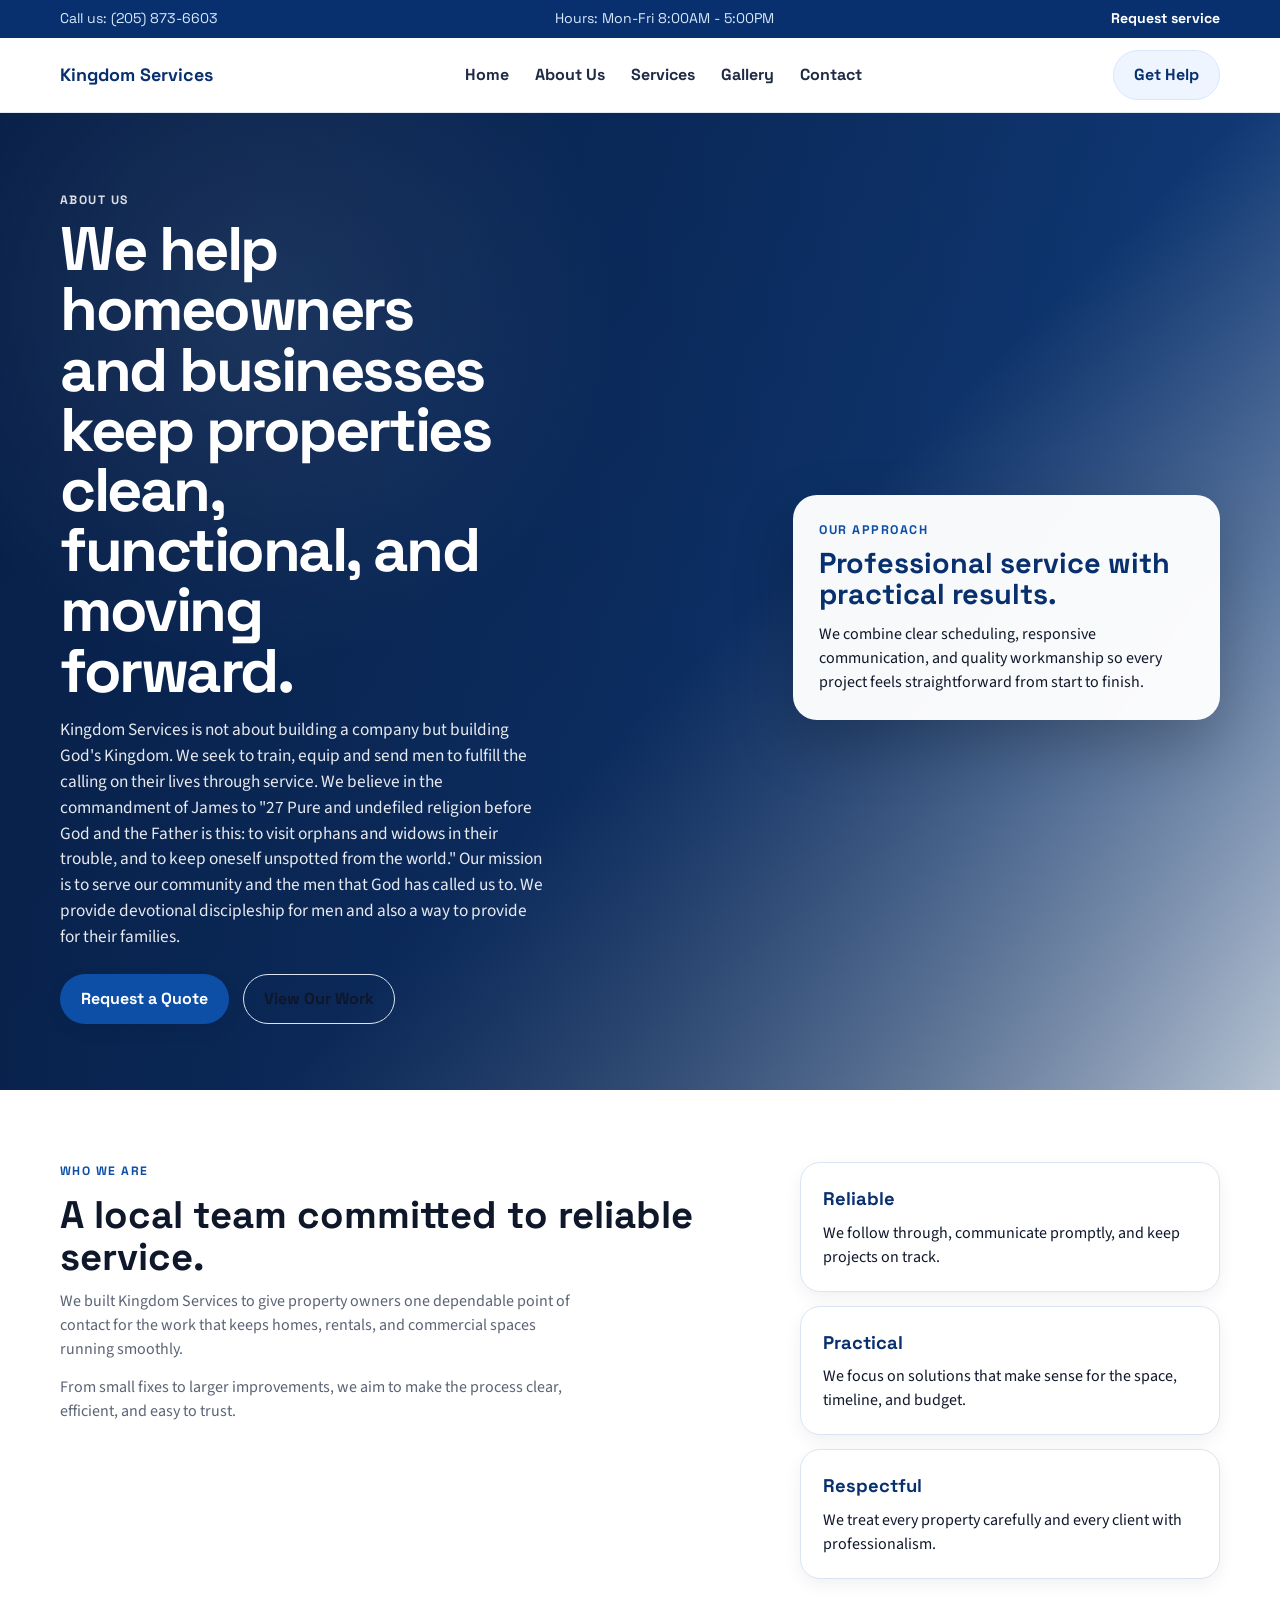
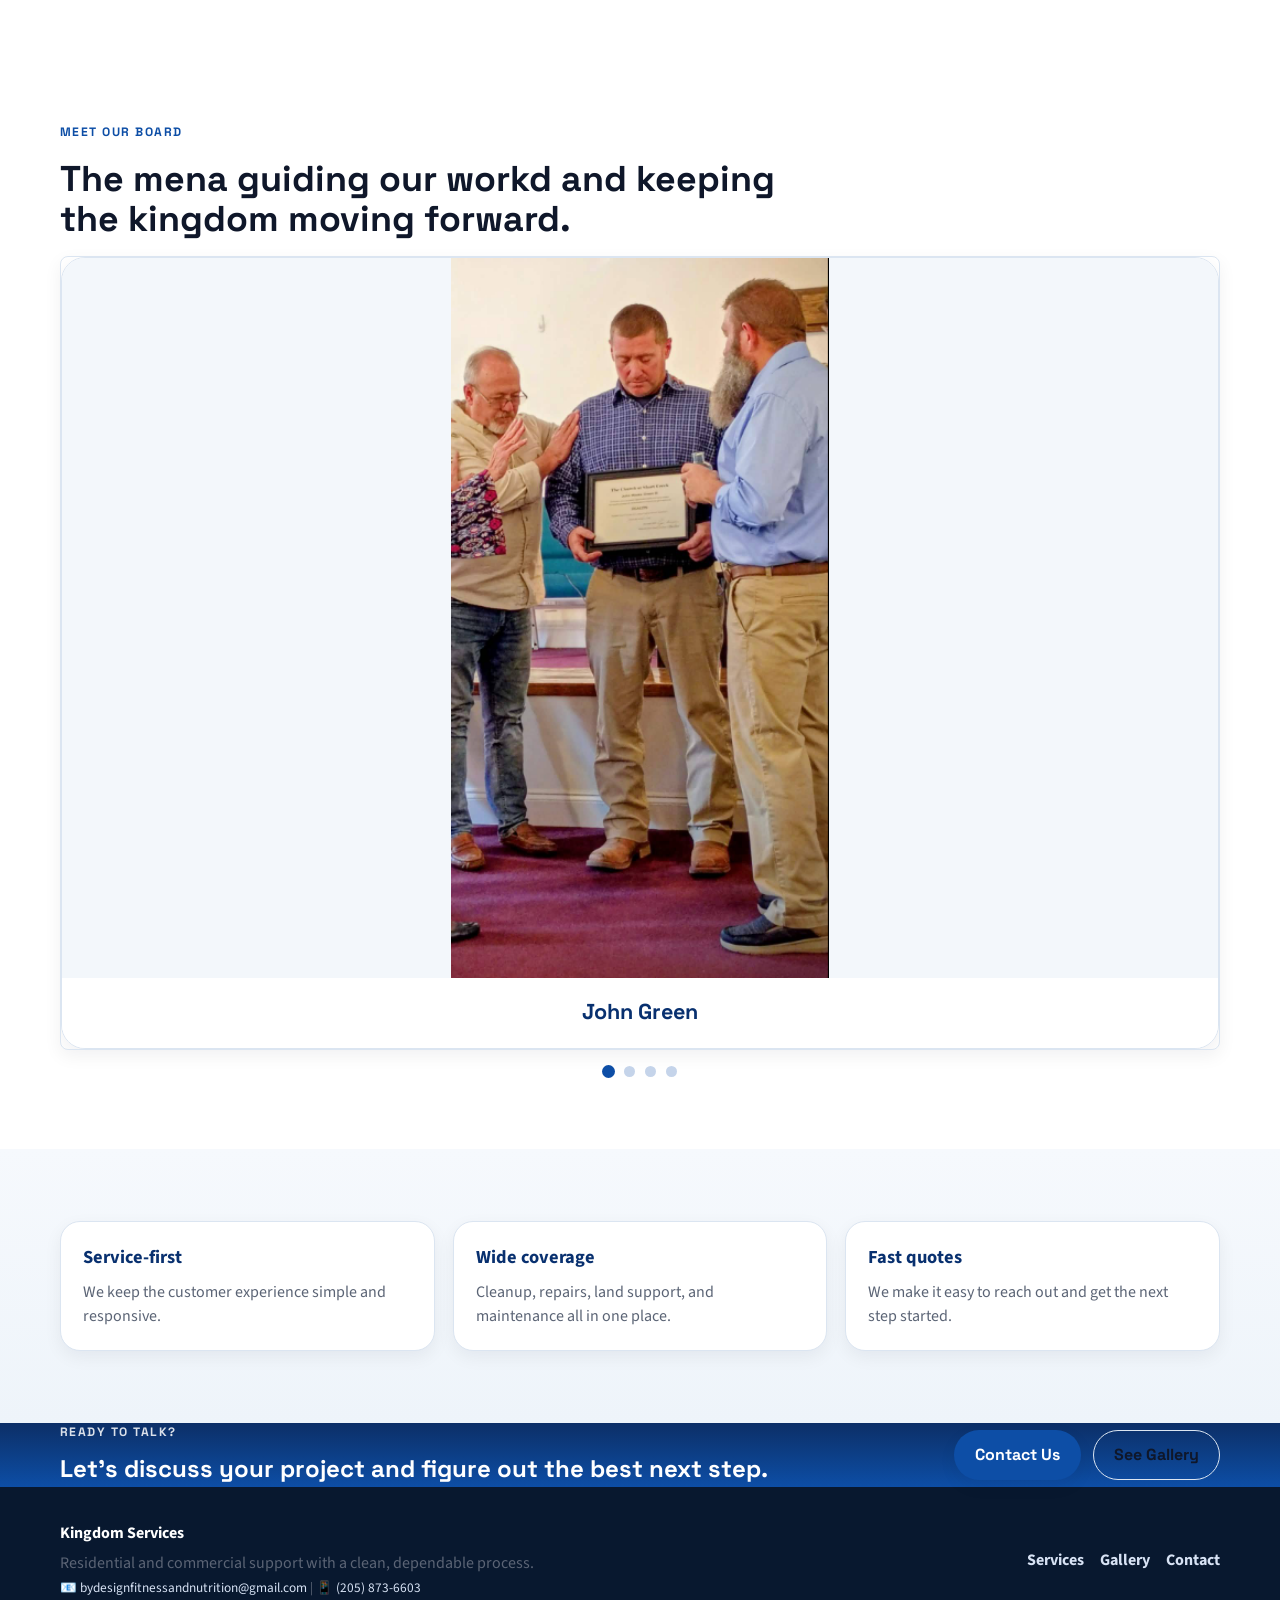
==== about.html @ 07ae9cc2 "Update About Us section with mission statement" ====
<!DOCTYPE html>
<html lang="en">
<head>
    <meta charset="UTF-8">
    <meta name="viewport" content="width=device-width, initial-scale=1.0">
    <meta name="description" content="About Kingdom Services and our approach to professional property support.">
    <title>About Us | Kingdom Services</title>
    <link rel="stylesheet" href="styles.css">
</head>
<body>
    <div class="topbar">
        <div class="container topbar-inner">
            <span>Call us: (205) 873-6603</span>
            <span>Hours: Mon-Fri 8:00AM - 5:00PM</span>
            <a href="index.html#contact">Request service</a>
        </div>
    </div>

    <nav class="navbar">
        <div class="container nav-inner">
            <a class="logo" href="index.html">Kingdom Services</a>
            <ul class="nav-menu">
                <li><a href="index.html">Home</a></li>
                <li><a href="about.html#meet-our-board">About Us</a></li>
                <li><a href="index.html#residents">Services</a></li>
                <li><a href="index.html#gallery">Gallery</a></li>
                <li><a href="index.html#contact">Contact</a></li>
            </ul>
            <div class="nav-actions">
                <a href="index.html#contact" class="btn btn-ghost">Get Help</a>
                <div class="hamburger" aria-label="Toggle navigation" role="button">
                    <span></span>
                    <span></span>
                    <span></span>
                </div>
            </div>
        </div>
    </nav>

    <header class="page-hero">
        <div class="container page-hero-grid">
            <div>
                <p class="eyebrow">About us</p>
                <h1>We help homeowners and businesses keep properties clean, functional, and moving forward.</h1>
                <p class="lead dark-lead">Kingdom Services is not about building a company but building God's Kingdom. We seek to train, equip and send men to fulfill the calling on their lives through service. We believe in the commandment of James to "27 Pure and undefiled religion before God and the Father is this: to visit orphans and widows in their trouble, and to keep oneself unspotted from the world." Our mission is to serve our community and the men that God has called us to. We provide devotional discipleship for men and also a way to provide for their families.</p>
                <div class="hero-ctas">
                    <a href="index.html#contact" class="btn btn-primary">Request a Quote</a>
                    <a href="index.html#gallery" class="btn btn-outline dark">View Our Work</a>
                </div>
            </div>
            <div class="about-panel">
                <p class="panel-kicker">Our approach</p>
                <h2>Professional service with practical results.</h2>
                <p>We combine clear scheduling, responsive communication, and quality workmanship so every project feels straightforward from start to finish.</p>
            </div>
        </div>
    </header>

    <main>
        <section class="about-story">
            <div class="container about-grid">
                <div class="about-copy">
                    <p class="eyebrow dark">Who we are</p>
                    <h2>A local team committed to reliable service.</h2>
                    <p>We built Kingdom Services to give property owners one dependable point of contact for the work that keeps homes, rentals, and commercial spaces running smoothly.</p>
                    <p>From small fixes to larger improvements, we aim to make the process clear, efficient, and easy to trust.</p>
                </div>
                <div class="about-values">
                    <article class="about-card">
                        <h3>Reliable</h3>
                        <p>We follow through, communicate promptly, and keep projects on track.</p>
                    </article>
                    <article class="about-card">
                        <h3>Practical</h3>
                        <p>We focus on solutions that make sense for the space, timeline, and budget.</p>
                    </article>
                    <article class="about-card">
                        <h3>Respectful</h3>
                        <p>We treat every property carefully and every client with professionalism.</p>
                    </article>
                </div>
            </div>
        </section>

        <section class="board-section">
            <div class="container">
                <div class="section-heading compact">
                    <p class="eyebrow dark">Meet our board</p>
                    <h2>The mena guiding our workd and keeping the kingdom moving forward.</h2>
                </div>
                <div id="meet-our-board" class="board-carousel rotating-carousel" aria-label="Meet our board rotating gallery">
                    <div class="gallery-viewport">
                        <div class="gallery-track">
                            <figure class="gallery-card board-card">
                                <img src="John%20Green.png" alt="John Green portrait">
                                <figcaption>
                                    <h3>John Green</h3>
                                </figcaption>
                            </figure>
                            <figure class="gallery-card board-card">
                                <img src="Joshua%20Smith.png" alt="Joshua Smith portrait">
                                <figcaption>
                                    <h3>Joshua Smith</h3>
                                </figcaption>
                            </figure>
                            <figure class="gallery-card board-card">
                                <img src="Ronald%20green.png" alt="Ronald Green portrait">
                                <figcaption>
                                    <h3>Ronald Green</h3>
                                </figcaption>
                            </figure>
                            <figure class="gallery-card board-card">
                                <img src="reese.png" alt="Maurice Davis portrait">
                                <figcaption>
                                    <h3>Maurice Davis</h3>
                                </figcaption>
                            </figure>
                        </div>
                    </div>
                    <div class="gallery-dots" aria-label="Board slide indicators"></div>
                </div>
            </div>
        </section>

        <section class="about-stats accent-band">
            <div class="container stats-grid">
                <article class="stat-card">
                    <strong>Service-first</strong>
                    <p>We keep the customer experience simple and responsive.</p>
                </article>
                <article class="stat-card">
                    <strong>Wide coverage</strong>
                    <p>Cleanup, repairs, land support, and maintenance all in one place.</p>
                </article>
                <article class="stat-card">
                    <strong>Fast quotes</strong>
                    <p>We make it easy to reach out and get the next step started.</p>
                </article>
            </div>
        </section>

        <section class="help-band">
            <div class="container help-grid">
                <div>
                    <p class="eyebrow">Ready to talk?</p>
                    <h2>Let's discuss your project and figure out the best next step.</h2>
                </div>
                <div class="help-actions">
                    <a href="index.html#contact" class="btn btn-primary">Contact Us</a>
                    <a href="index.html#gallery" class="btn btn-outline dark">See Gallery</a>
                </div>
            </div>
        </section>
    </main>

    <footer class="footer">
        <div class="container footer-inner">
            <div>
                <strong>Kingdom Services</strong>
                <p>Residential and commercial support with a clean, dependable process.</p>
                <p><small>📧 <a href="mailto:bydesignfitnessandnutrition@gmail.com">bydesignfitnessandnutrition@gmail.com</a> | 📱 <a href="tel:+12058736603">(205) 873-6603</a></small></p>
            </div>
            <div class="footer-links">
                <a href="index.html#residents">Services</a>
                <a href="index.html#gallery">Gallery</a>
                <a href="index.html#contact">Contact</a>
            </div>
        </div>
    </footer>

    <script src="script.js"></script>
</body>
</html>
---- styles.css ----
@import url('https://fonts.googleapis.com/css2?family=Source+Sans+3:wght@400;500;600;700;800&family=Space+Grotesk:wght@400;500;600;700&display=swap');

* {
  margin: 0;
  padding: 0;
  box-sizing: border-box;
}

:root {
  --primary-color: #0d4ea6;
  --primary-dark: #08306f;
  --accent: #1f7ae0;
  --bg: #ffffff;
  --bg-soft: #f4f8fd;
  --text: #0f172a;
  --muted: #5b6475;
  --line: #dbe5f1;
  --shadow: 0 10px 30px rgba(15, 23, 42, 0.08);
  --shadow-soft: 0 6px 18px rgba(15, 23, 42, 0.06);
}

html {
  scroll-behavior: smooth;
}

body {
  font-family: 'Source Sans 3', system-ui, sans-serif;
  color: var(--text);
  background: var(--bg);
  line-height: 1.5;
}

h1,
h2,
h3,
h4,
.logo,
.btn,
.nav-menu a,
.topbar,
.eyebrow,
.panel-kicker,
.tip-card span,
.news-date,
.quick-card a {
  font-family: 'Space Grotesk', 'Source Sans 3', system-ui, sans-serif;
}

img {
  max-width: 100%;
  display: block;
}

a {
  color: inherit;
}

.container {
  max-width: 1200px;
  margin: 0 auto;
  padding: 0 20px;
}

.eyebrow {
  text-transform: uppercase;
  letter-spacing: 0.12em;
  font-size: 0.76rem;
  font-weight: 700;
  color: rgba(255, 255, 255, 0.85);
  margin-bottom: 10px;
}

.eyebrow.dark {
  color: var(--primary-color);
}

.section-heading {
  display: grid;
  gap: 8px;
  margin-bottom: 22px;
}

.section-heading h2 {
  font-size: clamp(1.6rem, 2.8vw, 2.4rem);
  line-height: 1.1;
  max-width: 780px;
}

.section-heading.compact {
  margin-bottom: 18px;
}

.topbar {
  background: var(--primary-dark);
  color: #d8e8fb;
  font-size: 0.88rem;
}

.topbar-inner {
  min-height: 38px;
  display: flex;
  align-items: center;
  justify-content: space-between;
  gap: 14px;
  flex-wrap: wrap;
}

.topbar a {
  text-decoration: none;
  font-weight: 700;
  color: #fff;
}

.navbar {
  position: sticky;
  top: 0;
  z-index: 1100;
  background: rgba(255, 255, 255, 0.94);
  backdrop-filter: blur(14px);
  border-bottom: 1px solid rgba(219, 229, 241, 0.8);
}

.navbar.scrolled {
  box-shadow: var(--shadow-soft);
}

.nav-inner {
  min-height: 74px;
  display: flex;
  align-items: center;
  justify-content: space-between;
  gap: 16px;
}

.logo {
  text-decoration: none;
  font-size: 1.12rem;
  font-weight: 800;
  color: var(--primary-dark);
}

.nav-menu {
  list-style: none;
  display: flex;
  align-items: center;
  gap: 26px;
}

.nav-menu a {
  text-decoration: none;
  font-weight: 700;
  color: #1f2a44;
}

.nav-actions {
  display: flex;
  align-items: center;
  gap: 12px;
}

.hamburger {
  display: none;
  flex-direction: column;
  gap: 4px;
  padding: 8px;
  cursor: pointer;
}

.hamburger span {
  width: 22px;
  height: 2px;
  background: var(--primary-dark);
  border-radius: 2px;
}

.btn {
  display: inline-flex;
  align-items: center;
  justify-content: center;
  gap: 8px;
  text-decoration: none;
  font-weight: 700;
  border-radius: 999px;
  padding: 12px 20px;
  border: 1px solid transparent;
  transition: transform 0.18s ease, background-color 0.18s ease, color 0.18s ease, border-color 0.18s ease;
}

.btn:hover {
  transform: translateY(-1px);
}

.btn-primary {
  background: var(--primary-color);
  color: #fff;
  box-shadow: var(--shadow-soft);
}

.btn-primary:hover {
  background: var(--primary-dark);
}

.btn-outline {
  border-color: rgba(255, 255, 255, 0.35);
  color: #fff;
  background: transparent;
}

.btn-outline.dark {
  border-color: var(--line);
  color: var(--text);
}

.btn-ghost {
  background: #eef5ff;
  color: var(--primary-dark);
  border-color: #d6e6ff;
}

.hero {
  position: relative;
  overflow: hidden;
  background: linear-gradient(90deg, #0b2f66 0%, #123f81 44%, #dbe6f2 100%);
  color: #fff;
}

.hero::before {
  content: '';
  position: absolute;
  inset: 0;
  background:
    radial-gradient(circle at 18% 18%, rgba(255, 255, 255, 0.08), transparent 28%),
    radial-gradient(circle at 84% 30%, rgba(255, 255, 255, 0.12), transparent 24%),
    linear-gradient(90deg, rgba(6, 26, 61, 0.78) 0%, rgba(6, 26, 61, 0.68) 44%, rgba(6, 26, 61, 0.22) 100%);
}

.hero::after {
  content: '';
  position: absolute;
  inset: auto -10% -38% auto;
  width: 460px;
  height: 460px;
  border-radius: 50%;
  background: radial-gradient(circle, rgba(255, 255, 255, 0.18), rgba(255, 255, 255, 0.04) 45%, transparent 68%);
  filter: blur(3px);
}

.hero-grid {
  position: relative;
  z-index: 1;
  display: grid;
  grid-template-columns: minmax(0, 1.1fr) minmax(320px, 420px);
  gap: 28px;
  align-items: center;
  padding: 74px 20px 64px;
}

.hero-left h1 {
  max-width: 10ch;
  font-size: clamp(2.4rem, 5vw, 4.7rem);
  line-height: 0.98;
  letter-spacing: -0.04em;
  margin-bottom: 16px;
}

.lead {
  max-width: 54ch;
  font-size: 1.08rem;
  color: rgba(255, 255, 255, 0.9);
  margin-bottom: 24px;
}

.hero-ctas {
  display: flex;
  gap: 14px;
  flex-wrap: wrap;
}

.hero-highlights {
  margin-top: 24px;
  display: grid;
  grid-template-columns: repeat(3, minmax(0, 1fr));
  gap: 14px;
}

.hero-highlights div {
  background: rgba(255, 255, 255, 0.08);
  border: 1px solid rgba(255, 255, 255, 0.14);
  border-radius: 16px;
  padding: 14px 14px 12px;
}

.hero-highlights strong {
  display: block;
  font-size: 1.06rem;
  margin-bottom: 4px;
}

.hero-highlights span {
  color: rgba(255, 255, 255, 0.8);
  font-size: 0.92rem;
}

.hero-panel {
  background: rgba(255, 255, 255, 0.98);
  border-radius: 24px;
  overflow: hidden;
  box-shadow: 0 24px 60px rgba(0, 0, 0, 0.22);
  color: var(--text);
}

.hero-panel-image {
  width: 100%;
  height: 260px;
  object-fit: contain;
  background: linear-gradient(180deg, #f8fbff 0%, #eef4fb 100%);
}

.hero-panel-body {
  padding: 22px;
}

.panel-kicker {
  color: var(--primary-color);
  font-size: 0.78rem;
  font-weight: 800;
  letter-spacing: 0.12em;
  text-transform: uppercase;
  margin-bottom: 8px;
}

.hero-panel-body h2 {
  font-size: 1.75rem;
  line-height: 1.06;
  margin-bottom: 14px;
}

.page-hero {
  background: linear-gradient(135deg, #0b2f66 0%, #123f81 55%, #dbe6f2 100%);
  color: #fff;
  padding: 78px 0 66px;
  position: relative;
  overflow: hidden;
}

.page-hero::before {
  content: '';
  position: absolute;
  inset: 0;
  background:
    radial-gradient(circle at 20% 20%, rgba(255, 255, 255, 0.08), transparent 28%),
    linear-gradient(90deg, rgba(6, 26, 61, 0.74) 0%, rgba(6, 26, 61, 0.5) 50%, rgba(6, 26, 61, 0.18) 100%);
}

.page-hero-grid {
  position: relative;
  z-index: 1;
  display: grid;
  grid-template-columns: minmax(0, 1.25fr) minmax(280px, 0.75fr);
  gap: 22px;
  align-items: center;
}

.page-hero h1 {
  font-size: clamp(2.3rem, 4.8vw, 4.4rem);
  line-height: 0.98;
  letter-spacing: -0.04em;
  max-width: 11ch;
  margin-bottom: 16px;
}

.dark-lead {
  color: rgba(255, 255, 255, 0.9);
}

.about-panel {
  background: rgba(255, 255, 255, 0.97);
  color: var(--text);
  border-radius: 24px;
  padding: 26px;
  box-shadow: 0 24px 60px rgba(0, 0, 0, 0.22);
}

.about-panel h2 {
  color: var(--primary-dark);
  font-size: 1.8rem;
  line-height: 1.08;
  margin-bottom: 12px;
}

.about-story,
.about-stats {
  padding: 72px 0;
}

.about-grid {
  display: grid;
  grid-template-columns: minmax(0, 1fr) minmax(320px, 420px);
  gap: 18px;
  align-items: start;
}

.about-copy p {
  color: var(--muted);
  max-width: 65ch;
  margin-bottom: 14px;
}

.about-copy h2 {
  font-size: clamp(1.8rem, 3vw, 2.5rem);
  line-height: 1.08;
  margin-bottom: 12px;
}

.about-values {
  display: grid;
  gap: 14px;
}

.about-card,
.stat-card {
  background: #fff;
  border: 1px solid var(--line);
  border-radius: 20px;
  padding: 22px;
  box-shadow: var(--shadow-soft);
}

.about-card h3,
.stat-card strong {
  color: var(--primary-dark);
  display: block;
  font-size: 1.15rem;
  margin-bottom: 8px;
}

.stats-grid {
  display: grid;
  grid-template-columns: repeat(3, minmax(0, 1fr));
  gap: 18px;
}

.stat-card p {
  color: var(--muted);
}

.panel-tags {
  display: flex;
  gap: 10px;
  flex-wrap: wrap;
}

.panel-tags span,
.news-date,
.quick-card a,
.tip-card span {
  display: inline-flex;
  align-items: center;
  justify-content: center;
  border-radius: 999px;
}

.panel-tags span {
  padding: 8px 12px;
  background: #eef4fb;
  color: #254063;
  font-weight: 700;
  font-size: 0.86rem;
}

quick-links,
services,
gallery,
learning,
help-band,
contact {
  padding: 72px 0;
}

.quick-links {
  background: #fff;
}

.quick-link-grid,
.services-cards {
  display: grid;
  gap: 18px;
}

.quick-link-grid {
  grid-template-columns: repeat(3, minmax(0, 1fr));
}

.quick-card,
.service-card,
.tip-card {
  border-radius: 20px;
  background: #fff;
  box-shadow: var(--shadow-soft);
}

.quick-card {
  padding: 24px;
  border: 1px solid var(--line);
  min-height: 190px;
  display: flex;
  flex-direction: column;
  justify-content: space-between;
  gap: 16px;
}

.quick-card h3 {
  font-size: 1.35rem;
}

.quick-card p,
.service-card p,
.learning-feature p,
.contact-info p,
.footer-inner p {
  color: var(--muted);
}

.quick-card a {
  width: fit-content;
  background: #eef5ff;
  color: var(--primary-dark);
  font-weight: 800;
  padding: 10px 14px;
  text-decoration: none;
}

.accent-band {
  background: linear-gradient(180deg, #f6f9fd 0%, #eef4fa 100%);
}

.services-cards {
  grid-template-columns: repeat(3, minmax(0, 1fr));
}

.gallery {
  background: #fff;
}

.gallery-carousel {
  display: grid;
  gap: 16px;
}
.board-carousel {
  display: grid;
  gap: 16px;
}

.gallery-viewport {
  overflow: hidden;
  border: 1px solid var(--line);
  border-radius: 8px;
  box-shadow: var(--shadow-soft);
  background: #fff;
}

.gallery-track {
  display: flex;
  transition: transform 0.7s ease;
  will-change: transform;
}

.gallery-card {
  flex: 0 0 100%;
  background: #fff;
  display: block;
  min-height: 360px;
  border-radius: 8px;
  overflow: hidden;
}

.gallery-card:not(.board-card) img {
  width: 100%;
  height: 360px;
  object-fit: cover;
  background: #f3f7fb;
}

.board-card {
  border: 1px solid var(--line);
  border-radius: 24px;
  overflow: hidden;
  box-shadow: var(--shadow-soft);
}

.board-card {
  border: 1px solid var(--line);
  border-radius: 24px;
  overflow: hidden;
  box-shadow: var(--shadow-soft);
  display: flex;
  flex-direction: column;
  align-items: stretch;
  min-height: auto;
}

.board-card img {
  width: 100%;
  height: auto;
  max-height: 720px;
  object-fit: contain !important;
  background: #f3f7fb;
  display: block;
}

.board-card figcaption {
  padding: 18px 20px 20px;
  text-align: center;
  background: #fff;
}

.board-card h3 {
  color: var(--primary-dark);
  font-size: 1.35rem;
  margin: 0;
}

.board-section {
  padding: 72px 0;
  background: #fff;
}

.gallery-dots {
  display: flex;
  justify-content: center;
  gap: 10px;
  flex-wrap: wrap;
}

.gallery-dot {
  width: 11px;
  height: 11px;
  border-radius: 999px;
  border: 0;
  background: #c5d4ea;
  cursor: pointer;
  padding: 0;
}

.gallery-dot.active {
  background: var(--primary-color);
  transform: scale(1.18);
}

.gallery-grid {
  display: grid;
  grid-template-columns: repeat(3, minmax(0, 1fr));
  gap: 18px;
}

.service-card {
  padding: 24px;
  border: 1px solid #e6eef7;
}

.service-card h4 {
  color: var(--primary-dark);
  font-size: 1.2rem;
  margin-bottom: 8px;
}

.learning-grid {
  display: grid;
  grid-template-columns: minmax(0, 1.25fr) minmax(260px, 0.75fr);
  gap: 18px;
}

.learning-feature {
  background: linear-gradient(135deg, #0d4ea6, #08306f);
  color: #fff;
  border-radius: 22px;
  padding: 30px;
  box-shadow: var(--shadow);
}

.learning-feature h2,
.tip-card h3,
.contact-info h2 {
  font-size: clamp(1.6rem, 3vw, 2.35rem);
  line-height: 1.08;
  margin-bottom: 10px;
}

.learning-feature p {
  color: rgba(255, 255, 255, 0.88);
  max-width: 54ch;
  margin-bottom: 18px;
}

.tip-card {
  background: #fff;
  border: 1px solid var(--line);
  padding: 24px;
  display: flex;
  flex-direction: column;
  justify-content: space-between;
}

.tip-card span {
  width: fit-content;
  background: #e8f2ff;
  color: var(--primary-dark);
  padding: 8px 12px;
  font-size: 0.8rem;
  font-weight: 800;
  text-transform: uppercase;
  letter-spacing: 0.08em;
  margin-bottom: 18px;
}

.news-grid { /* removed: News section deleted from markup */
  display: none;
}

.help-band {
  background: linear-gradient(180deg, #0c2f67 0%, #0d4ea6 100%);
  color: #fff;
}

.help-grid {
  display: grid;
  grid-template-columns: minmax(0, 1fr) auto;
  gap: 18px;
  align-items: center;
}

.help-actions {
  display: flex;
  gap: 12px;
  flex-wrap: wrap;
}

.payment {
  background: linear-gradient(135deg, #0d4ea6 0%, #1f7ae0 100%);
  color: #fff;
  padding: 60px 0;
  text-align: center;
}

.payment-inner {
  display: flex;
  flex-direction: column;
  align-items: center;
  gap: 16px;
}

.payment-inner h2 {
  font-size: 2rem;
  font-weight: 700;
  max-width: 500px;
}

.payment-inner p {
  max-width: 500px;
  color: rgba(255, 255, 255, 0.9);
}

.btn-large {
  padding: 16px 32px !important;
  font-size: 1.1rem;
  border-radius: 12px;
  display: inline-block;
}

.payment-note {
  font-size: 0.9rem;
  color: rgba(255, 255, 255, 0.8);
  margin-top: 12px;
}

.payment-note a {
  color: #fff;
  text-decoration: underline;
}

.payment-note a:hover {
  opacity: 0.8;
}

.contact {
  background: #fff;
}

.contact-grid {
  display: grid;
  grid-template-columns: minmax(0, 1fr) minmax(320px, 420px);
  gap: 20px;
  align-items: start;
}

.contact-info {
  padding-right: 20px;
}

.contact-info .info-item {
  margin-top: 12px;
  color: var(--muted);
}

.contact-info .info-item a {
  color: var(--primary-color);
  text-decoration: none;
  font-weight: 600;
}

.contact-info .info-item a:hover {
  color: var(--accent);
  text-decoration: underline;
}

.gallery-card,
.quick-card,
.service-card,
.tip-card {
  transition: transform 0.2s ease, box-shadow 0.2s ease;
}

.gallery-card:hover,
.quick-card:hover,
.service-card:hover,
.tip-card:hover {
  transform: translateY(-3px);
  box-shadow: 0 14px 34px rgba(15, 23, 42, 0.11);
}

.contact-form {
  background: var(--bg-soft);
  border: 1px solid var(--line);
  border-radius: 22px;
  padding: 20px;
  box-shadow: var(--shadow-soft);
}

.form-row {
  display: grid;
  grid-template-columns: repeat(2, minmax(0, 1fr));
  gap: 12px;
  margin-bottom: 12px;
}

.contact-form input,
.contact-form textarea {
  width: 100%;
  border: 1px solid #dce6f2;
  background: #fff;
  color: var(--text);
  border-radius: 14px;
  padding: 13px 14px;
  font: inherit;
}

.contact-form textarea {
  resize: vertical;
  min-height: 150px;
}

.contact-form button {
  width: 100%;
  margin-top: 12px;
}

.footer {
  background: #08182f;
  color: #d7e2f4;
  padding: 34px 0;
}

.footer-inner {
  display: flex;
  align-items: center;
  justify-content: space-between;
  gap: 18px;
  flex-wrap: wrap;
}

.footer-inner strong {
  display: block;
  color: #fff;
  margin-bottom: 6px;
}

.footer-links {
  display: flex;
  gap: 16px;
  flex-wrap: wrap;
}

.footer-links a {
  color: #d7e2f4;
  text-decoration: none;
  font-weight: 700;
}

.footer-links a:hover {
  color: #fff;
}

.footer a {
  color: #d7e2f4;
  text-decoration: none;
}

.footer a:hover {
  color: #fff;
  text-decoration: underline;
}

.pre-reveal {
  opacity: 0;
  transform: translateY(16px);
}

.in-view {
  opacity: 1;
  transform: translateY(0);
  transition: opacity 0.55s ease, transform 0.55s ease;
}

@media (max-width: 1024px) {
  .hero-grid,
  .learning-grid,
  .contact-grid,
  .page-hero-grid,
  .about-grid {
    grid-template-columns: 1fr;
  }

  .quick-link-grid,
  .services-cards,
  .gallery-grid,
  .stats-grid {
    grid-template-columns: 1fr 1fr;
  }

  .hero-left h1 {
    max-width: 12ch;
  }

  .board-card img {
    max-height: 520px;
  }
}

@media (max-width: 720px) {
  .topbar-inner,
  .footer-inner,
  .help-grid {
    grid-template-columns: 1fr;
    display: grid;
  }

  .nav-menu {
    display: none;
    position: absolute;
    left: 20px;
    right: 20px;
    top: 100%;
    background: #fff;
    border: 1px solid var(--line);
    border-radius: 18px;
    padding: 14px;
    flex-direction: column;
    gap: 12px;
    box-shadow: var(--shadow);
  }

  .nav-menu.active {
    display: flex;
  }

  .hamburger {
    display: flex;
  }

  .nav-actions .btn-ghost {
    display: none;
  }

  .hero {
    background-position: center top;
  }

  .hero-grid {
    padding-top: 58px;
    padding-bottom: 52px;
  }

  .hero-highlights,
  .quick-link-grid,
  .services-cards,
  .form-row {
    grid-template-columns: 1fr;
  }

  .stats-grid {
    grid-template-columns: 1fr;
  }

  .hero-highlights {
    gap: 10px;
  }

  .hero-panel-image {
    height: 220px;
  }

  .page-hero {
    padding-top: 60px;
    padding-bottom: 54px;
  }

  .page-hero h1 {
    max-width: none;
  }

  .board-card img {
    max-height: 420px;
  }
}
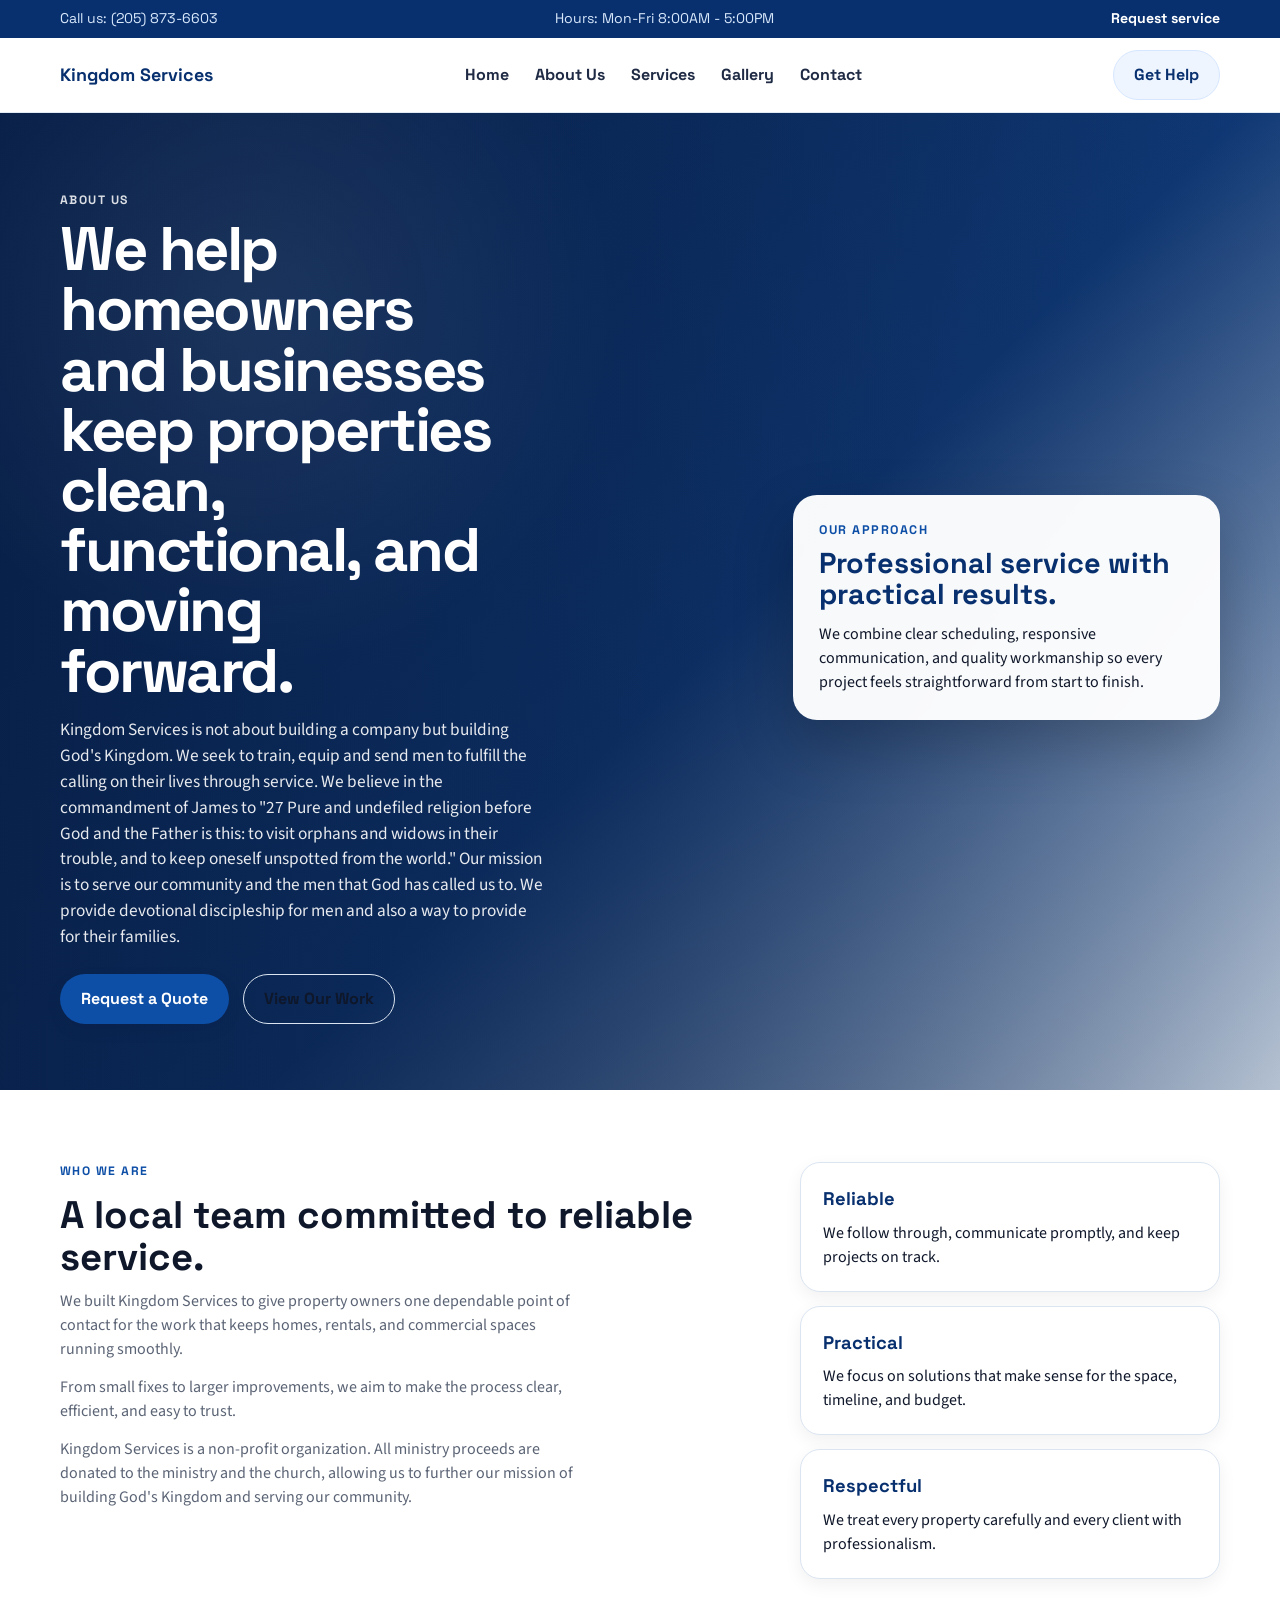
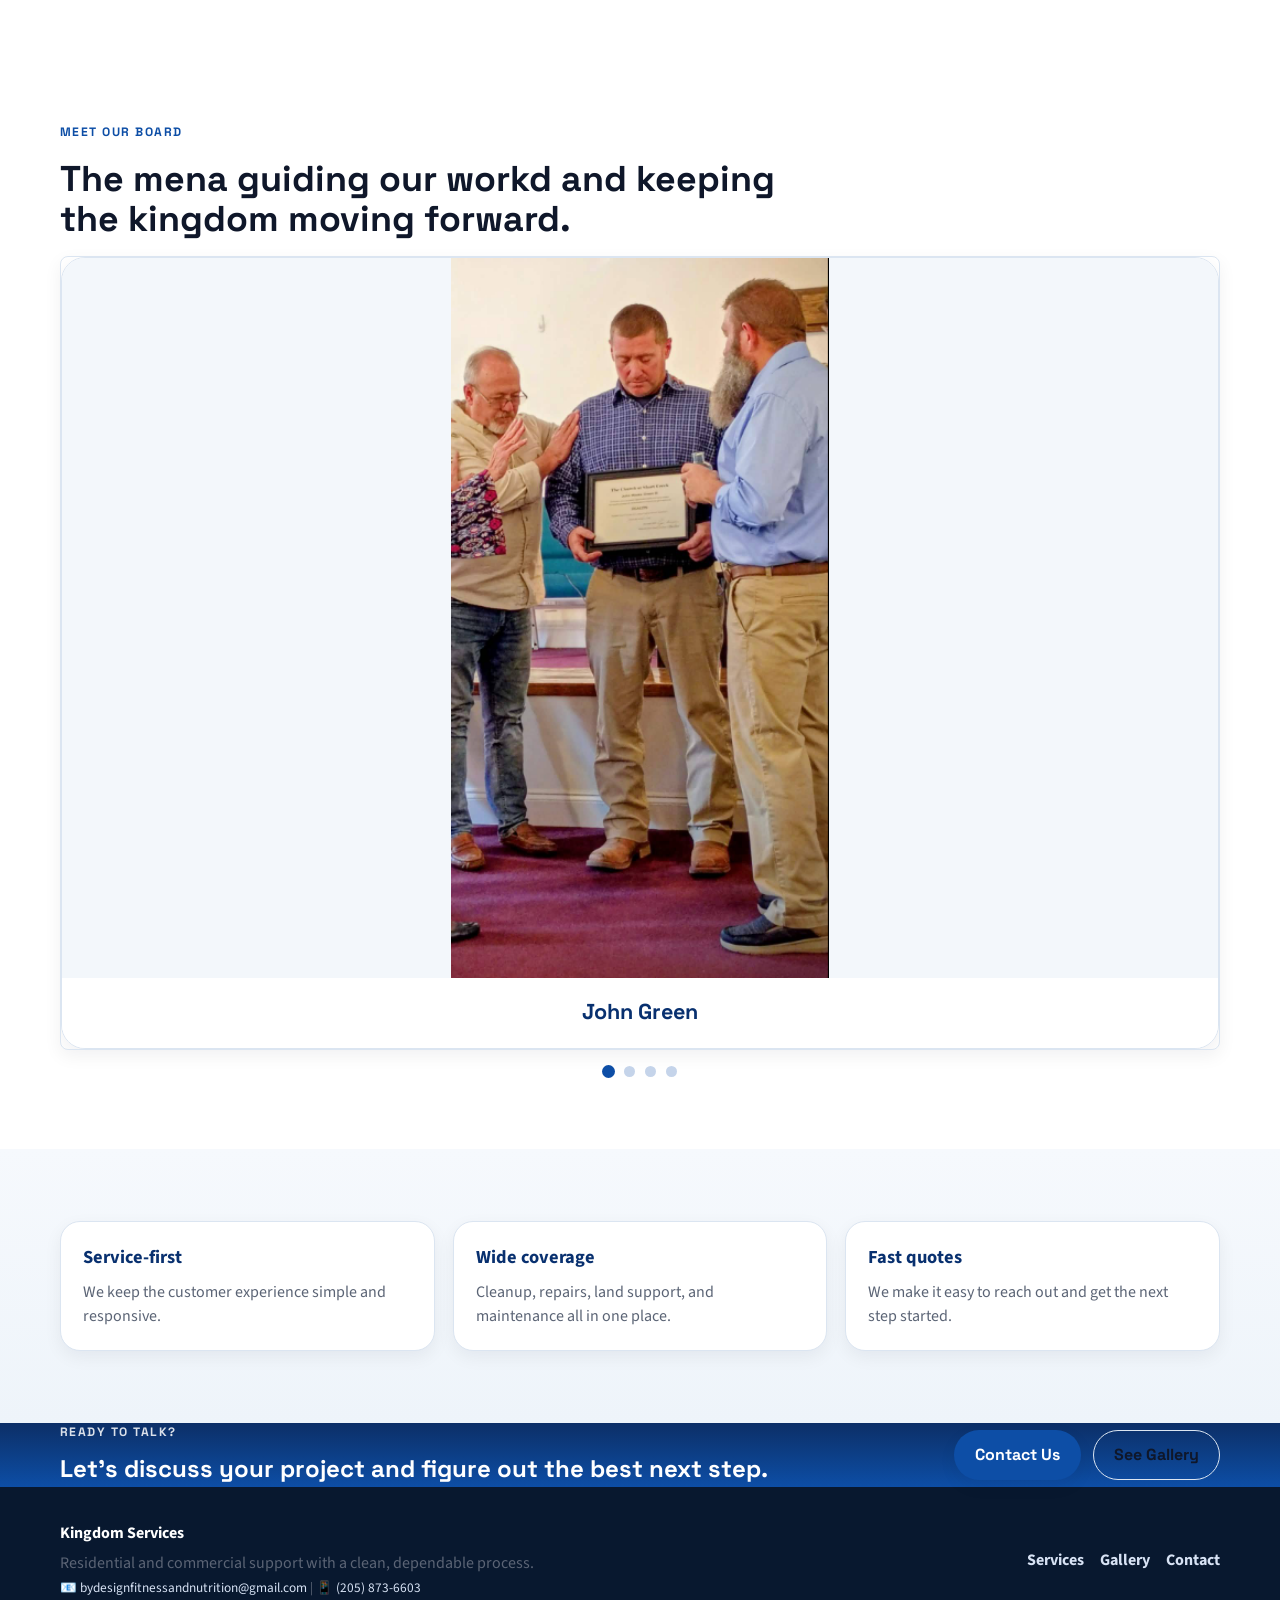
==== commit 6004c425: "Add non-profit disclosure to About Us section" ====
--- a/about.html
+++ b/about.html
@@ -64,6 +64,7 @@
                     <h2>A local team committed to reliable service.</h2>
                     <p>We built Kingdom Services to give property owners one dependable point of contact for the work that keeps homes, rentals, and commercial spaces running smoothly.</p>
                     <p>From small fixes to larger improvements, we aim to make the process clear, efficient, and easy to trust.</p>
+                    <p>Kingdom Services is a non-profit organization. All ministry proceeds are donated to the ministry and the church, allowing us to further our mission of building God's Kingdom and serving our community.</p>
                 </div>
                 <div class="about-values">
                     <article class="about-card">
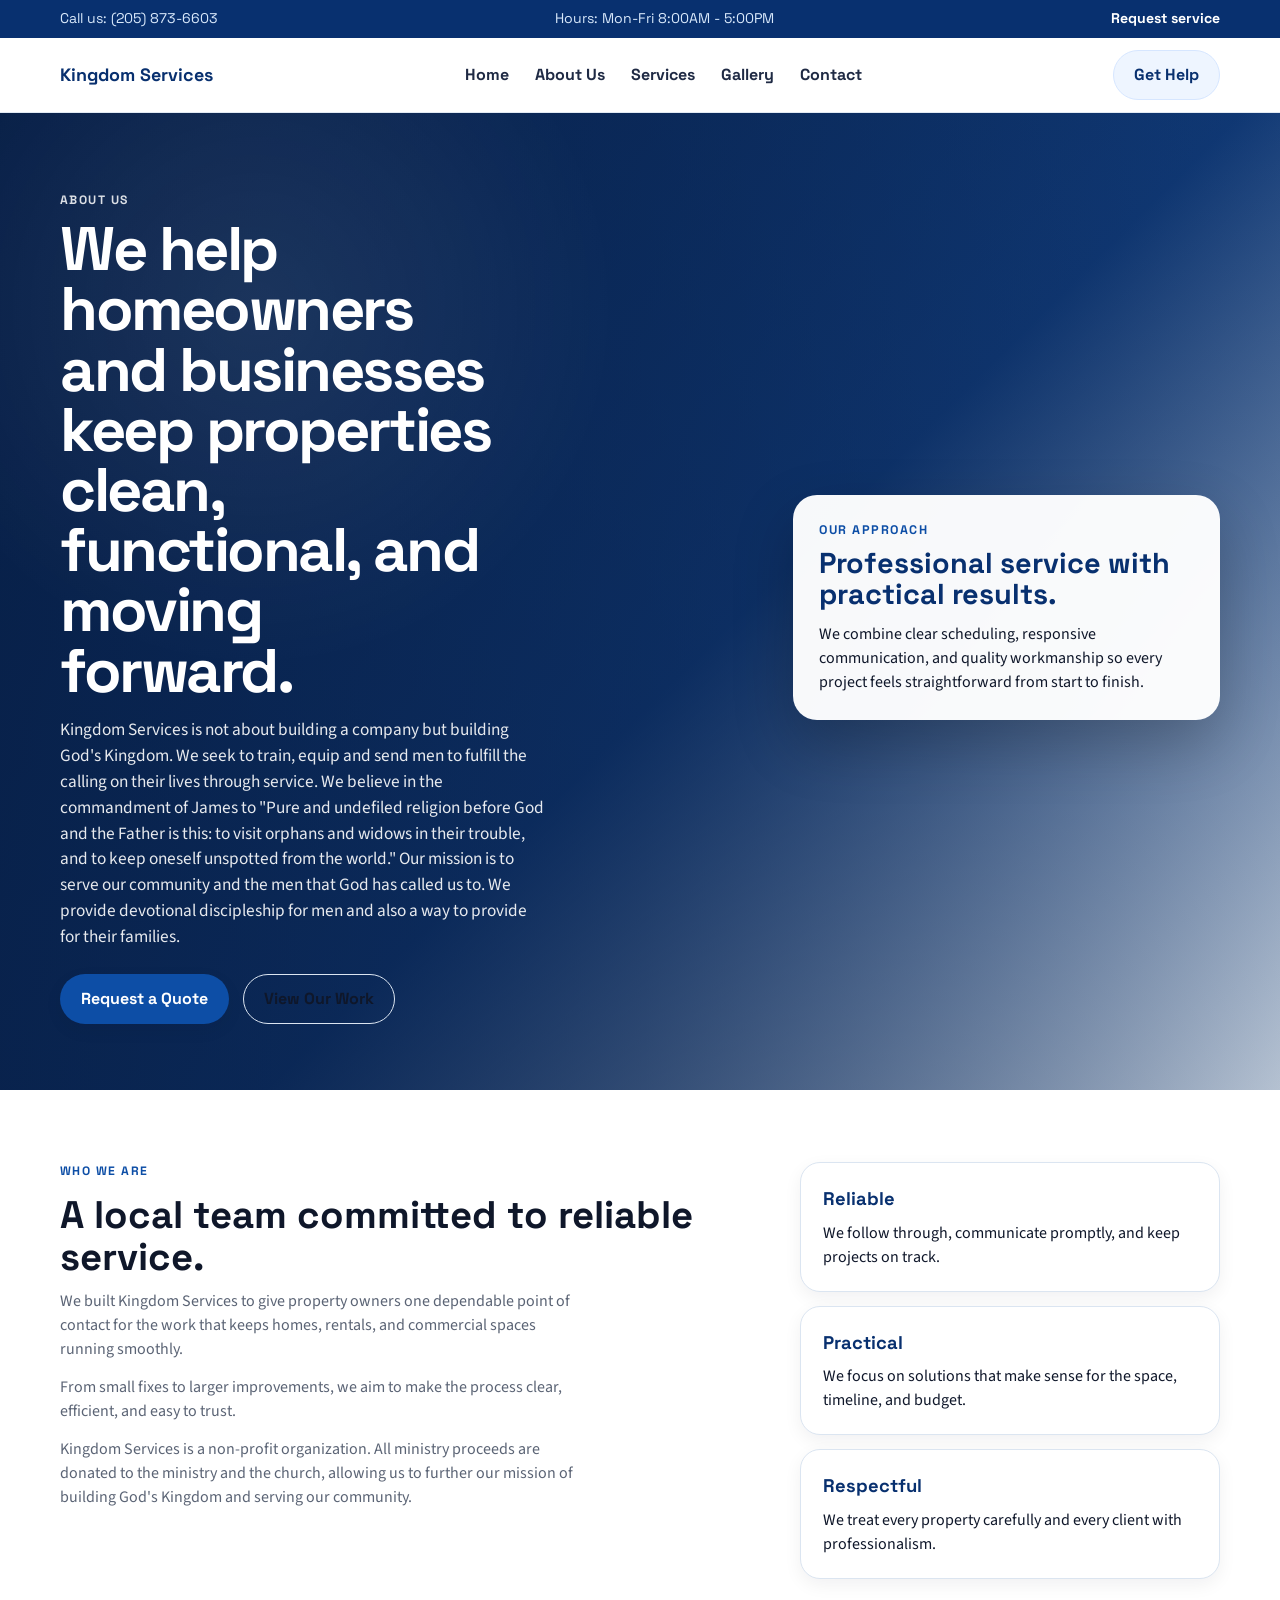
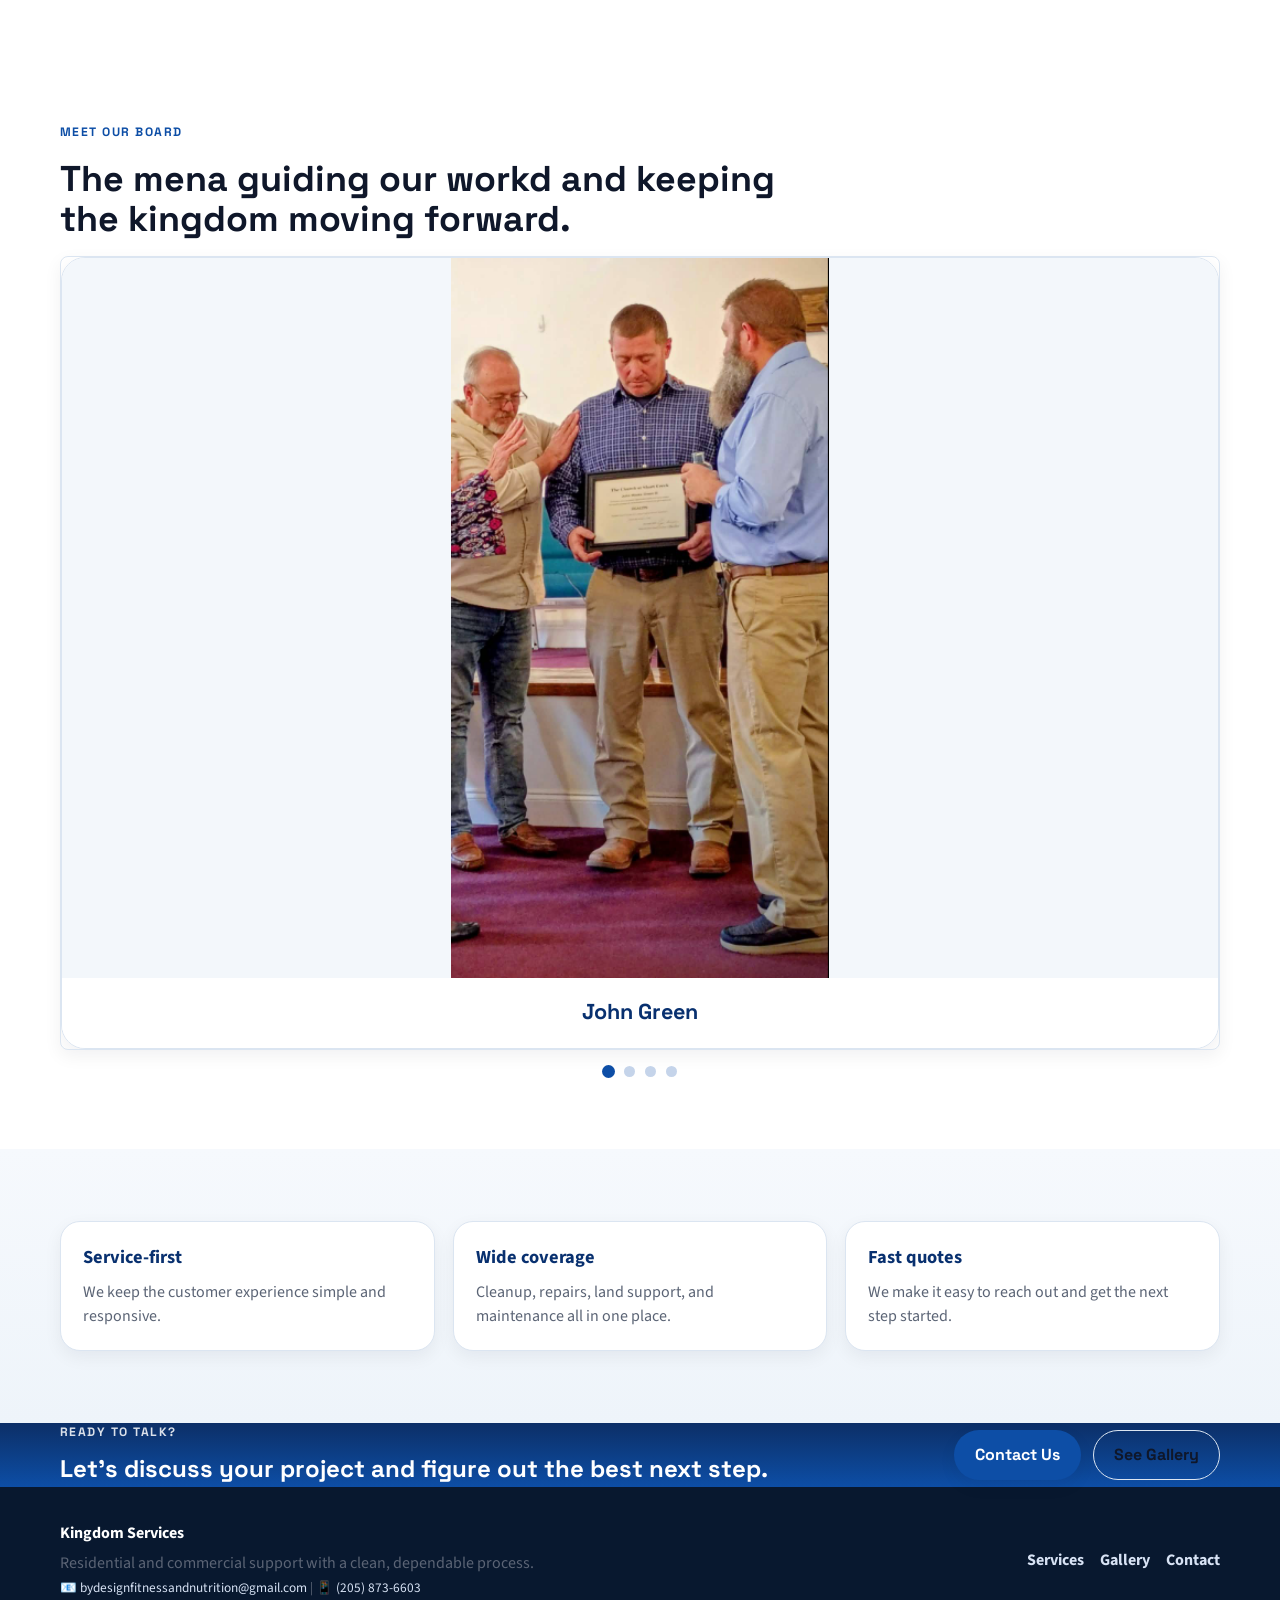
==== commit cf10e2d8: "Remove verse number from James quote" ====
--- a/about.html
+++ b/about.html
@@ -42,7 +42,7 @@
             <div>
                 <p class="eyebrow">About us</p>
                 <h1>We help homeowners and businesses keep properties clean, functional, and moving forward.</h1>
-                <p class="lead dark-lead">Kingdom Services is not about building a company but building God's Kingdom. We seek to train, equip and send men to fulfill the calling on their lives through service. We believe in the commandment of James to "27 Pure and undefiled religion before God and the Father is this: to visit orphans and widows in their trouble, and to keep oneself unspotted from the world." Our mission is to serve our community and the men that God has called us to. We provide devotional discipleship for men and also a way to provide for their families.</p>
+                <p class="lead dark-lead">Kingdom Services is not about building a company but building God's Kingdom. We seek to train, equip and send men to fulfill the calling on their lives through service. We believe in the commandment of James to "Pure and undefiled religion before God and the Father is this: to visit orphans and widows in their trouble, and to keep oneself unspotted from the world." Our mission is to serve our community and the men that God has called us to. We provide devotional discipleship for men and also a way to provide for their families.</p>
                 <div class="hero-ctas">
                     <a href="index.html#contact" class="btn btn-primary">Request a Quote</a>
                     <a href="index.html#gallery" class="btn btn-outline dark">View Our Work</a>
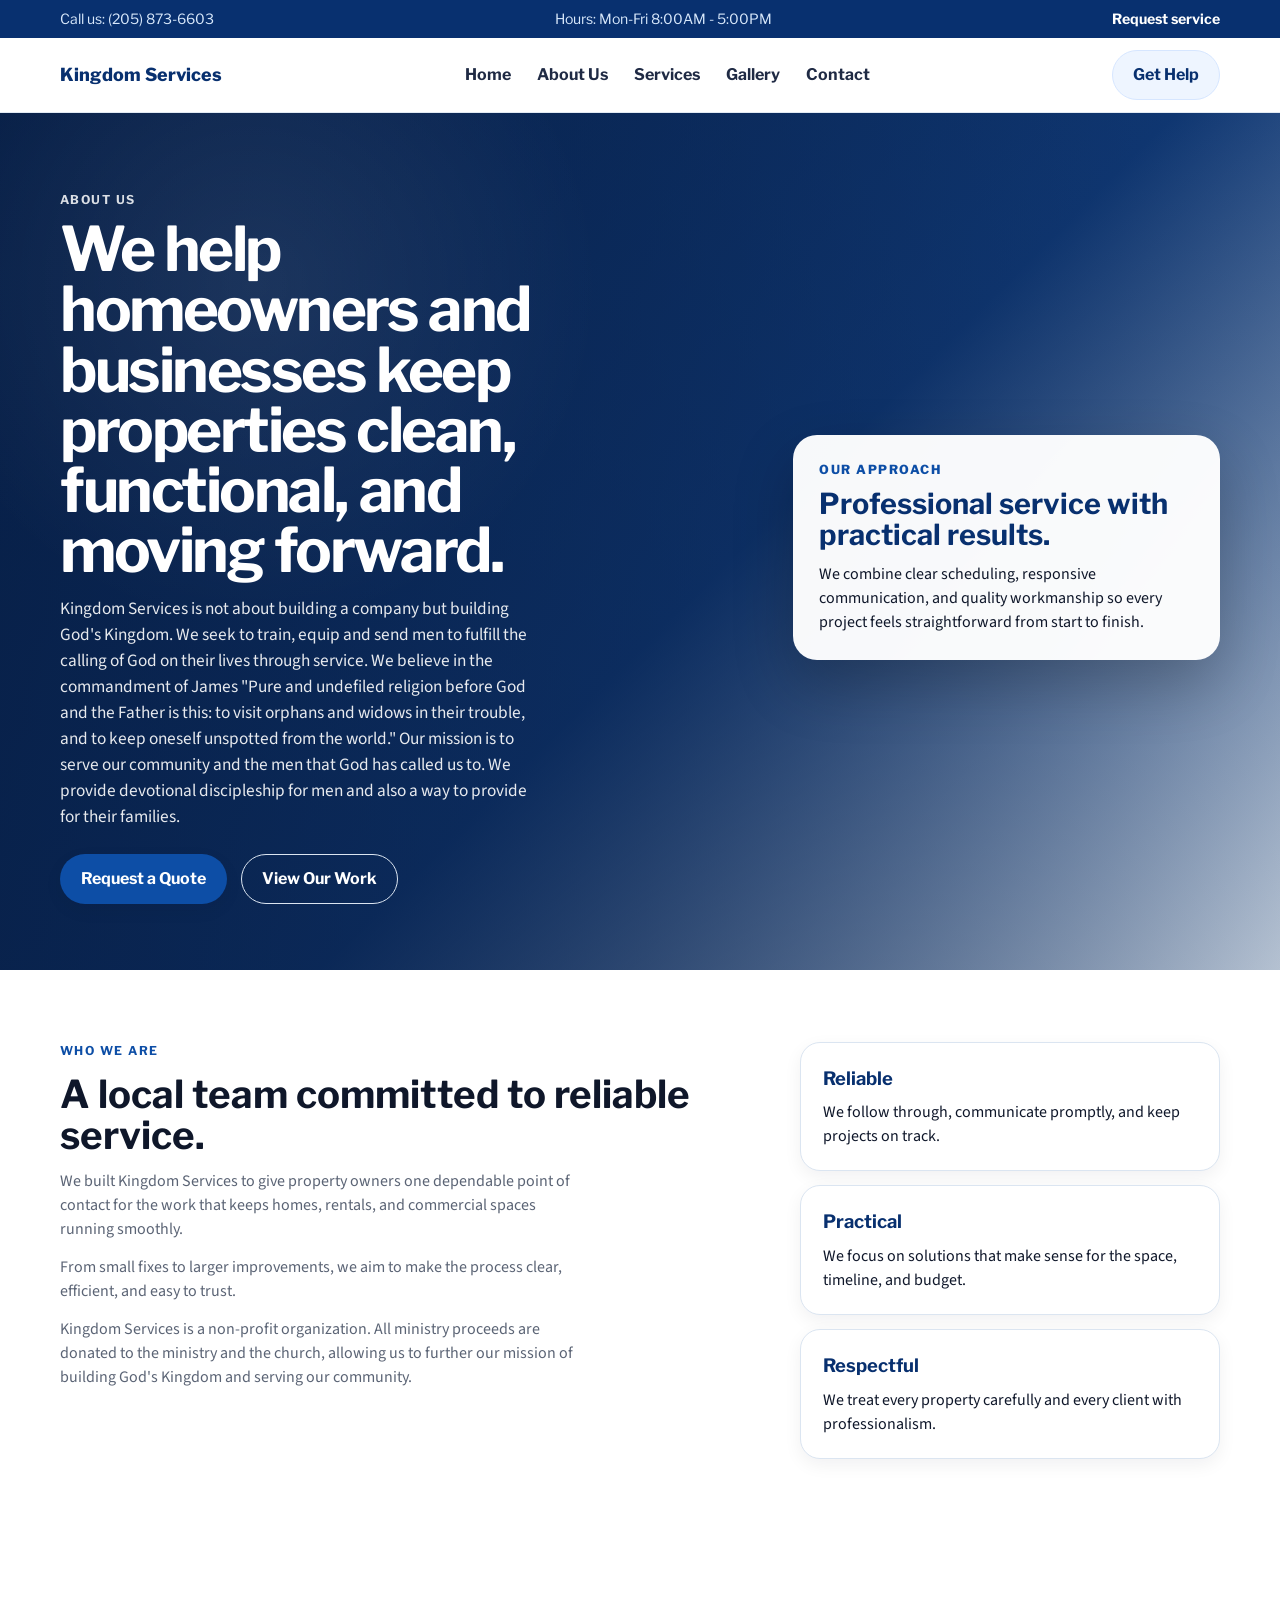
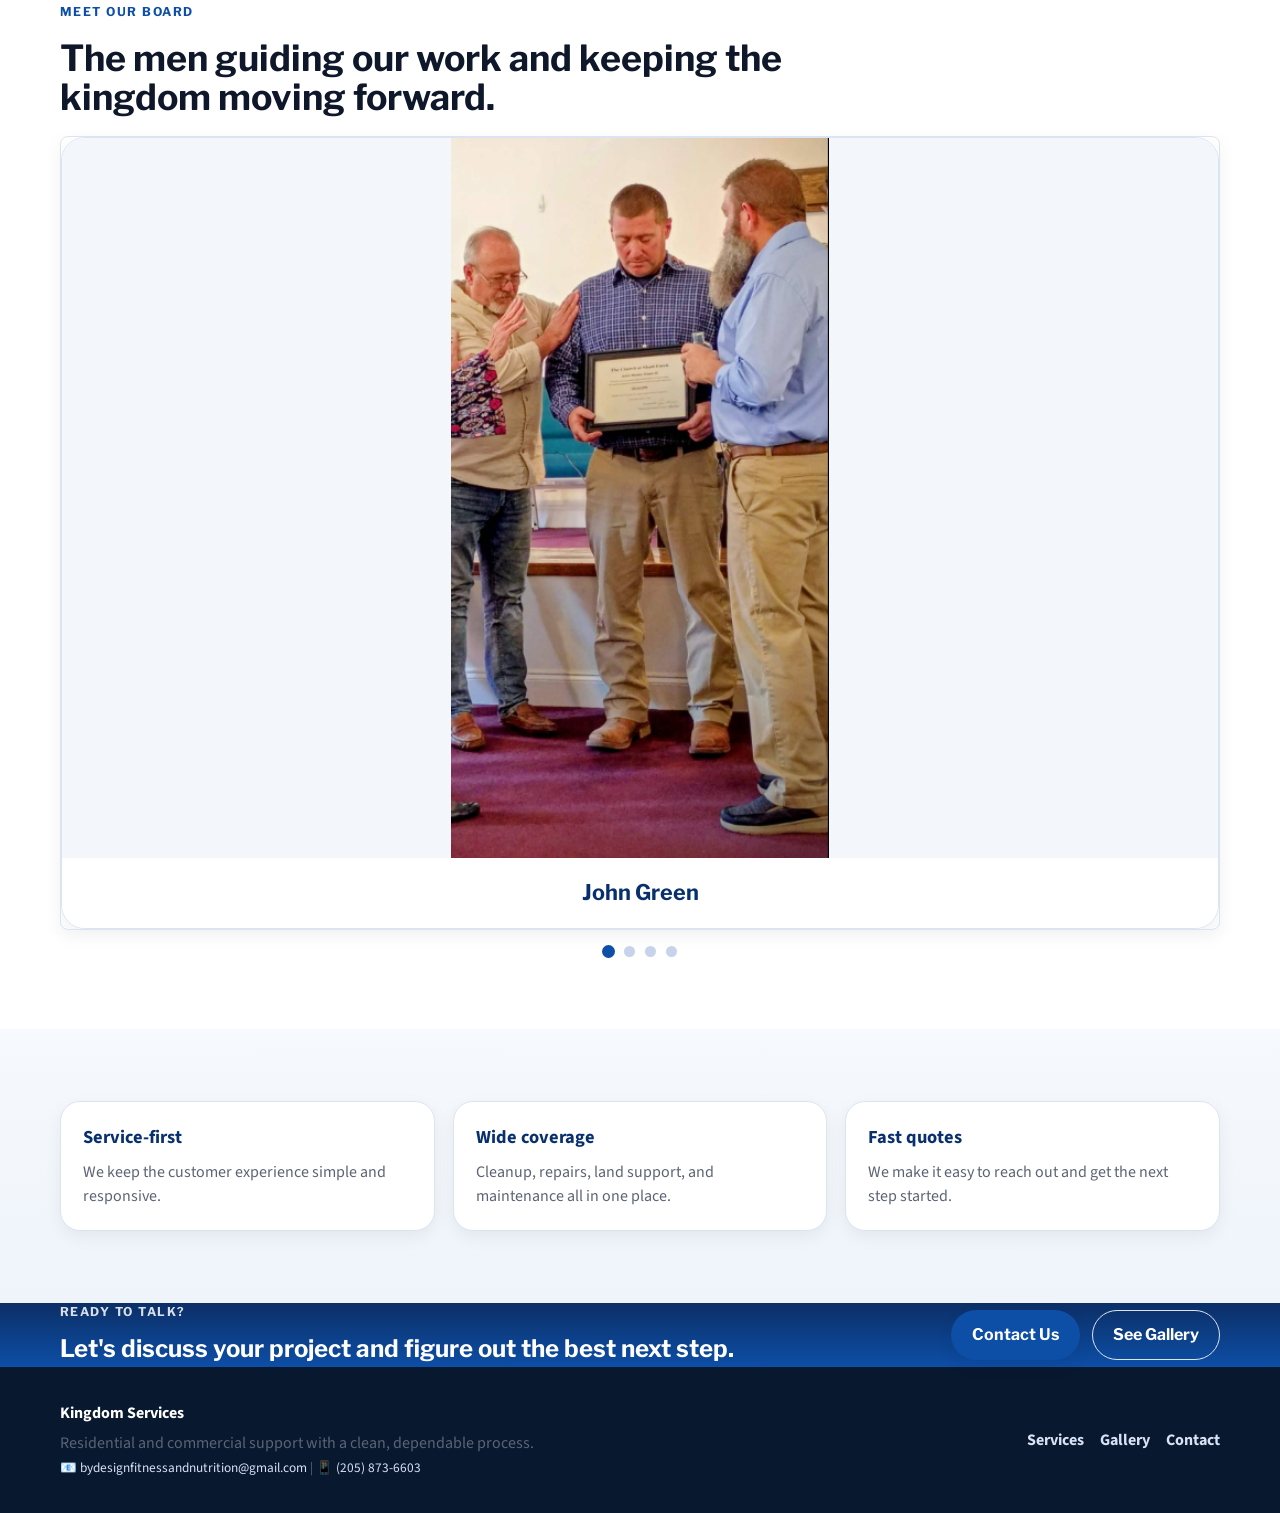
==== commit 60c7f0f4: "Update site copy and styling" ====
--- a/about.html
+++ b/about.html
@@ -7,7 +7,7 @@
     <title>About Us | Kingdom Services</title>
     <link rel="stylesheet" href="styles.css">
 </head>
-<body>
+<body class="about-page">
     <div class="topbar">
         <div class="container topbar-inner">
             <span>Call us: (205) 873-6603</span>
@@ -42,7 +42,7 @@
             <div>
                 <p class="eyebrow">About us</p>
                 <h1>We help homeowners and businesses keep properties clean, functional, and moving forward.</h1>
-                <p class="lead dark-lead">Kingdom Services is not about building a company but building God's Kingdom. We seek to train, equip and send men to fulfill the calling on their lives through service. We believe in the commandment of James to "Pure and undefiled religion before God and the Father is this: to visit orphans and widows in their trouble, and to keep oneself unspotted from the world." Our mission is to serve our community and the men that God has called us to. We provide devotional discipleship for men and also a way to provide for their families.</p>
+                <p class="lead dark-lead">Kingdom Services is not about building a company but building God's Kingdom. We seek to train, equip and send men to fulfill the calling of God on their lives through service. We believe in the commandment of James "Pure and undefiled religion before God and the Father is this: to visit orphans and widows in their trouble, and to keep oneself unspotted from the world." Our mission is to serve our community and the men that God has called us to. We provide devotional discipleship for men and also a way to provide for their families.</p>
                 <div class="hero-ctas">
                     <a href="index.html#contact" class="btn btn-primary">Request a Quote</a>
                     <a href="index.html#gallery" class="btn btn-outline dark">View Our Work</a>
@@ -87,7 +87,7 @@
             <div class="container">
                 <div class="section-heading compact">
                     <p class="eyebrow dark">Meet our board</p>
-                    <h2>The mena guiding our workd and keeping the kingdom moving forward.</h2>
+                    <h2>The men guiding our work and keeping the kingdom moving forward.</h2>
                 </div>
                 <div id="meet-our-board" class="board-carousel rotating-carousel" aria-label="Meet our board rotating gallery">
                     <div class="gallery-viewport">
--- a/styles.css
+++ b/styles.css
@@ -1,4 +1,4 @@
-@import url('https://fonts.googleapis.com/css2?family=Source+Sans+3:wght@400;500;600;700;800&family=Space+Grotesk:wght@400;500;600;700&display=swap');
+@import url('https://fonts.googleapis.com/css2?family=Libre+Franklin:wght@400;500;600;700;800&family=Source+Sans+3:wght@400;500;600;700;800&display=swap');
 
 * {
   margin: 0;
@@ -43,7 +43,7 @@
 .tip-card span,
 .news-date,
 .quick-card a {
-  font-family: 'Space Grotesk', 'Source Sans 3', system-ui, sans-serif;
+  font-family: 'Libre Franklin', 'Source Sans 3', system-ui, sans-serif;
 }
 
 img {
@@ -211,6 +211,10 @@
   color: var(--text);
 }
 
+.about-page .btn-outline.dark {
+  color: #fff;
+}
+
 .btn-ghost {
   background: #eef5ff;
   color: var(--primary-dark);
@@ -223,6 +227,7 @@
   background: linear-gradient(90deg, #0b2f66 0%, #123f81 44%, #dbe6f2 100%);
   color: #fff;
 }
+
 
 .hero::before {
   content: '';
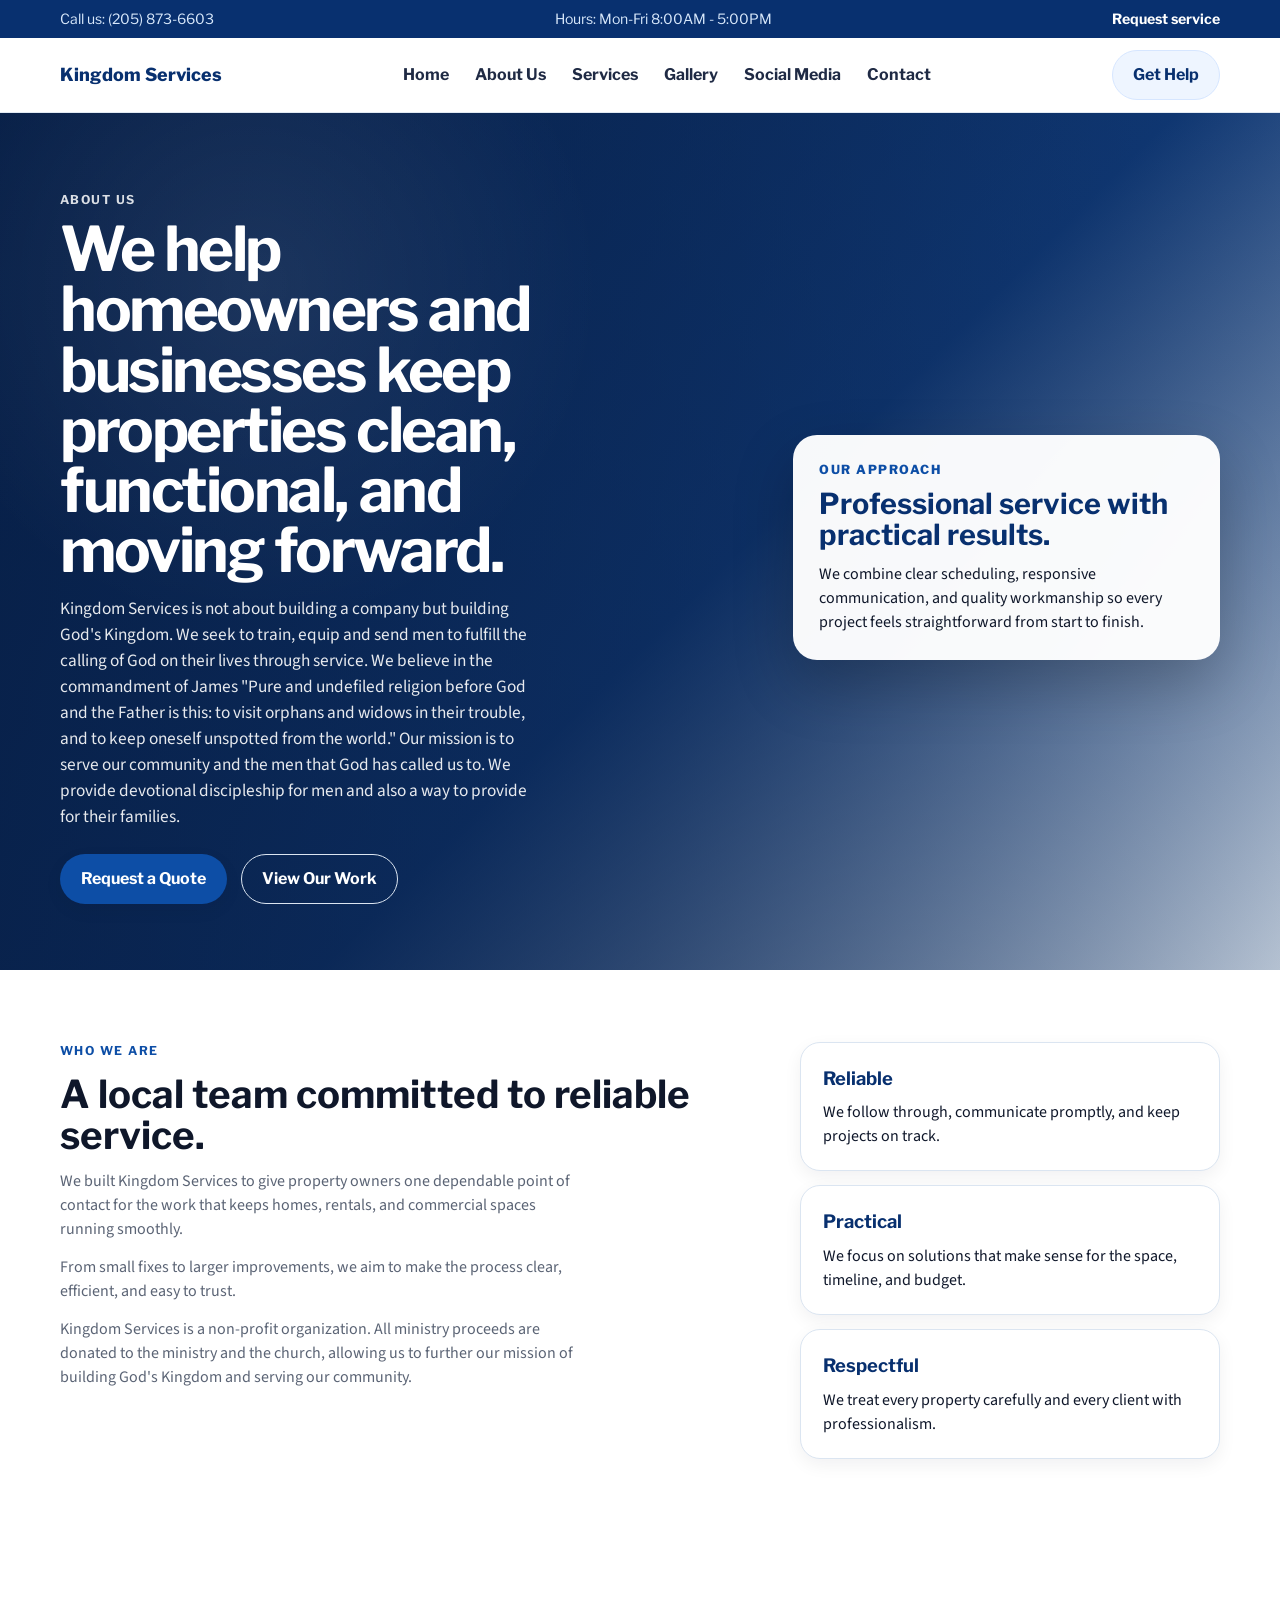
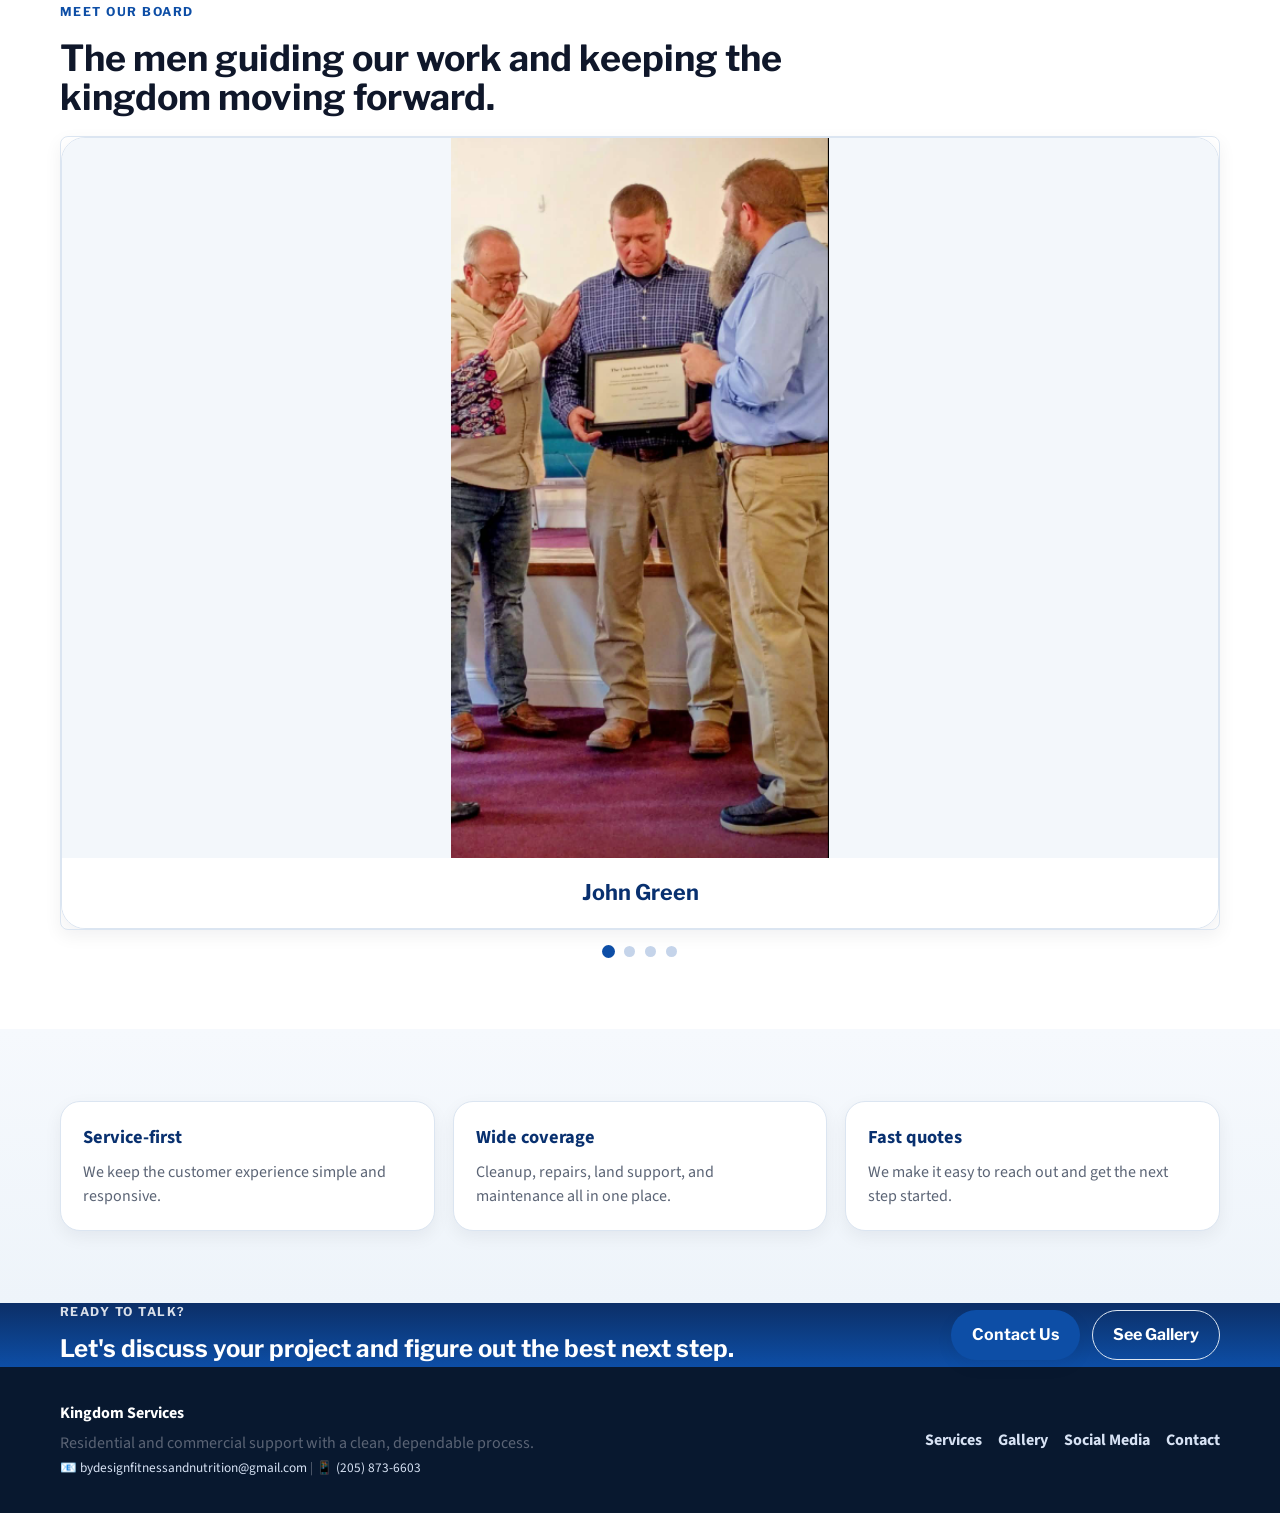
==== commit 8c35b8a7: "Add social media page, update CNAME, and fix social section styles" ====
--- a/about.html
+++ b/about.html
@@ -24,6 +24,7 @@
                 <li><a href="about.html#meet-our-board">About Us</a></li>
                 <li><a href="index.html#residents">Services</a></li>
                 <li><a href="index.html#gallery">Gallery</a></li>
+                <li><a href="social-media.html">Social Media</a></li>
                 <li><a href="index.html#contact">Contact</a></li>
             </ul>
             <div class="nav-actions">
@@ -164,6 +165,7 @@
             <div class="footer-links">
                 <a href="index.html#residents">Services</a>
                 <a href="index.html#gallery">Gallery</a>
+                <a href="social-media.html">Social Media</a>
                 <a href="index.html#contact">Contact</a>
             </div>
         </div>
--- a/styles.css
+++ b/styles.css
@@ -398,6 +398,16 @@
   padding: 72px 0;
 }
 
+/* Background image for the services section */
+.services {
+  background-image: url("Landscaping.png");
+  background-size: cover;
+  background-position: center center;
+  background-repeat: no-repeat;
+  background-color: transparent;
+  color: var(--text);
+}
+
 .about-grid {
   display: grid;
   grid-template-columns: minmax(0, 1fr) minmax(320px, 420px);
@@ -483,7 +493,30 @@
 }
 
 .quick-links {
-  background: #fff;
+  background-image: linear-gradient(rgba(0,0,0,0.28), rgba(0,0,0,0.28)), url("Bathroom remodel.png");
+  background-size: cover;
+  background-position: center center;
+  background-repeat: no-repeat;
+}
+
+.social-pages-section {
+  background: linear-gradient(135deg, #0b2f66 0%, #123f81 58%, #1f7ae0 100%);
+  color: #fff;
+}
+
+.social-pages-section .eyebrow.dark,
+.social-pages-section .section-heading h2 {
+  color: #fff;
+}
+
+.social-pages-section .quick-card {
+  background: rgba(255, 255, 255, 0.98);
+  border-color: rgba(255, 255, 255, 0.18);
+}
+
+.social-pages-section .quick-card h3,
+.social-pages-section .quick-card p {
+  color: var(--text);
 }
 
 .quick-link-grid,
@@ -533,6 +566,15 @@
   font-weight: 800;
   padding: 10px 14px;
   text-decoration: none;
+}
+
+.social-pages-section .quick-card a {
+  background: var(--primary-color);
+  color: #fff;
+}
+
+.social-pages-section .quick-card a:hover {
+  background: var(--primary-dark);
 }
 
 .accent-band {
@@ -660,7 +702,8 @@
 
 .service-card {
   padding: 24px;
-  border: 1px solid #e6eef7;
+  background: rgba(255,255,255,0.75);
+  border: 1px solid rgba(255,255,255,0.6);
 }
 
 .service-card h4 {
